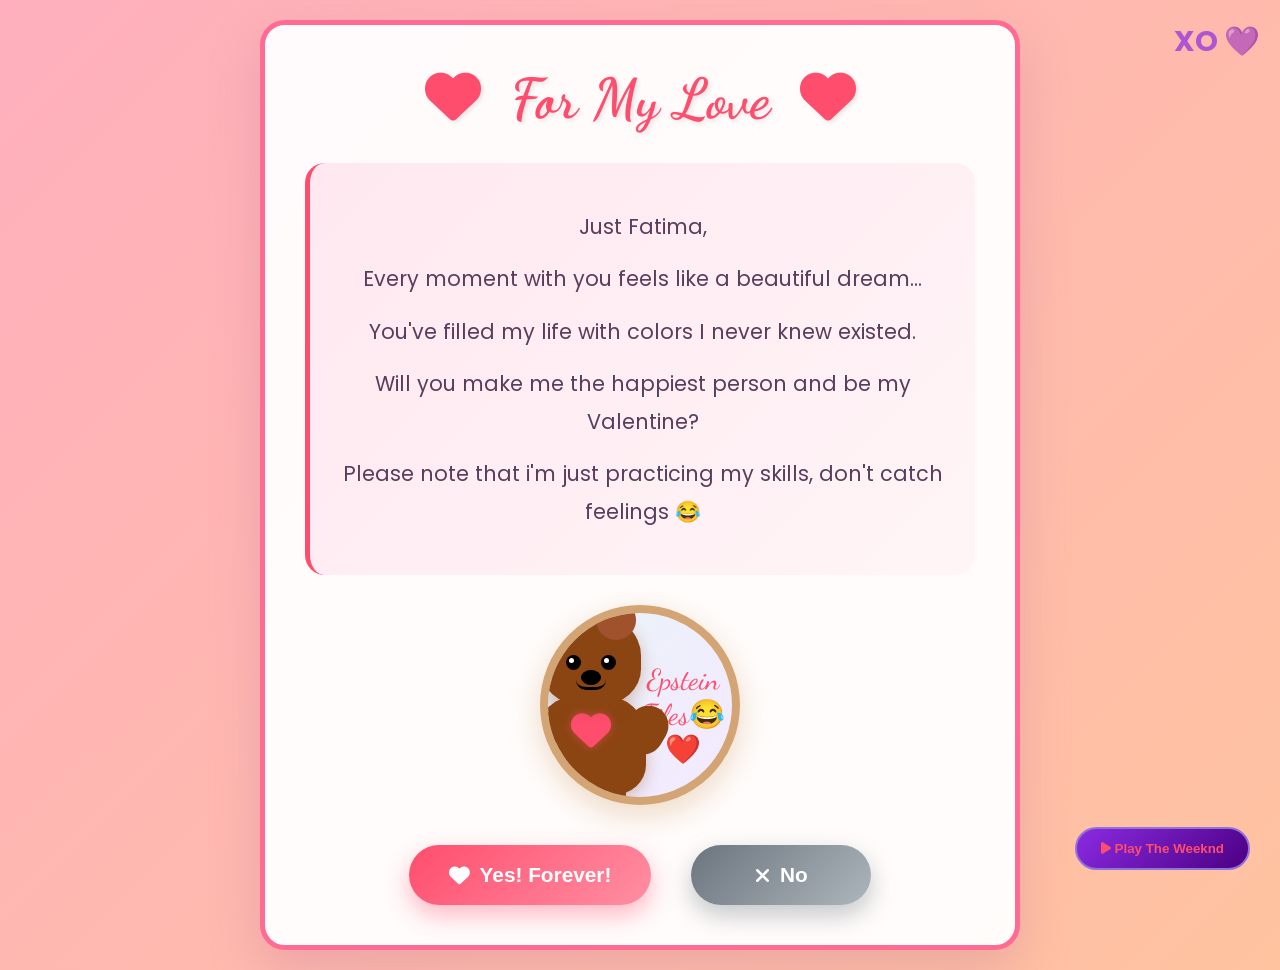
==== index.html @ 84a92e34 "CM001 VAL" ====
<!DOCTYPE html>
<html lang="en">
<head>
    <meta charset="UTF-8">
    <meta name="viewport" content="width=device-width, initial-scale=1.0">
    <title>FATIMA WILL YOU BE MY VALENTINE </title>
     <link rel="stylesheet" href="style.css">
    <link rel="stylesheet" href="https://cdnjs.cloudflare.com/ajax/libs/font-awesome/6.4.0/css/all.min.css">
    <link href="https://fonts.googleapis.com/css2?family=Dancing+Script:wght@700&family=Poppins:wght@300;400;600&display=swap" rel="stylesheet">
</head>
<body> 
    <div class="container">
        <!-- Hearts background -->
        <div class="hearts-container"></div>
        
        <!-- Main content -->
        <div class="content">
            <h1 class="title">
                <i class="fas fa-heart heart-icon"></i>
                For My Love
                <i class="fas fa-heart heart-icon"></i>
            </h1>
            
            <div class="message-box">
                <p class="message">Just Fatima,</p>
                 <p class="message">Every moment with you feels like a beautiful dream...</p>
                <p class="message">You've filled my life with colors I never knew existed.</p>
                <p class="message">Will you make me the happiest person and be my Valentine?</p>
                <p class="message">Please note that i'm just practicing my skills, don't catch feelings 😂</p>
            </div>
            
<!-- Replace the photo-frame div with this -->
<div class="photo-frame">
    <div class="teddy-container">
        <!-- Teddy Bear Head -->
        <div class="teddy-head">
            <div class="ear ear-left"></div>
            <div class="ear ear-right"></div>
            <div class="face">
                <div class="eye eye-left"></div>
                <div class="eye eye-right"></div>
                <div class="nose"></div>
                <div class="mouth"></div>
            </div>
        </div>
        
        <!-- Teddy Bear Body with Heart -->
        <div class="teddy-body">
            <div class="arm arm-left"></div>
            <div class="arm arm-right"></div>
            <div class="heart">
                <i class="fas fa-heart heart-beat"></i>
            </div>
            <div class="leg leg-left"></div>
            <div class="leg leg-right"></div>
        </div>
    </div>
    <p class="teddy-message">Epstein Files😂 ❤️</p>
</div>
            
            <div class="buttons">
                <button id="yesBtn" class="btn yes-btn">
                    <i class="fas fa-heart"></i> Yes! Forever!
                      </button>
                <button id="noBtn" class="btn no-btn">
                    <i class="fas fa-times"></i> No
                </button>
            </div>
            
            <!-- Will appear when she says yes -->
            <div id="celebration" class="celebration hidden">
                <h2 class="celebrate-text">
                    <i class="fas fa-heart"></i> 
                    You've made sadiq the happiest man alive! 
                    <i class="fas fa-heart"></i>
                      </h2>
                <div class="fireworks"></div>
                <p class="promise">There you go baby girl ❤️</p>
                <button id="loveLetterBtn" class="btn love-letter-btn">
                    <i class="fas fa-envelope"></i> Open Love Letter
                </button>
            </div>
            <!-- Love Letter Modal -->
            <div id="loveLetterModal" class="modal hidden">
                <div class="modal-content">
                    <span class="close">&times;</span>
                    <h2><i class="fas fa-heart"></i> To My Valentine <i class="fas fa-heart"></i></h2>
                    <div class="letter-content">
                        <p>Just Fatima,</p>
                        <p>From the moment we met, you've brought so much joy into my life. 
                           Your smile brightens my darkest days, and your laugh is my favorite sound.</p>
                        <p>This Valentine's Day, I want to promise you:</p>
                        <ul>
                             <li>To always cherish you</li>
                            <li>To be your support in tough times</li>
                            <li>To celebrate every joy with you</li>
                            <li>To love you more each day (this is a demo oo 😂)</li>
                        </ul>
                        <p>Forever yours, 🧢)</p>
                        <p class="signature">Sadiq ❤️</p>
                    </div>
                </div>
            </div>
        </div>
        
        <!-- Music player -->
          <div class="music-player">
            <button id="musicBtn" class="music-btn">
                <i class="fas fa-music"></i> Play Music
            </button>
           <audio id="backgroundMusic" loop>
   <source src="song.mp3" type="audio/mpeg">
</audio>
        </div>
    </div>

    <script src="script.js"></script>
</body>
</html>
---- style.css ----
/* Reset and base styles */
* {
    margin: 0;
    padding: 0;
    box-sizing: border-box;
}

body {
    font-family: 'Poppins', sans-serif;
    background: linear-gradient(135deg, #ffafbd, #ffc3a0);
    min-height: 100vh;
    display: flex;
    justify-content: center;
    align-items: center;
    overflow-x: hidden;
    color: #5a3d5c;
}

.container {
    max-width: 800px;
    width: 90%;
    position: relative;
    padding: 20px;
}

/* Hearts background animation */
.hearts-container {
    position: fixed;
    top: 0;
    left: 0;
    width: 100%;
    height: 100%;
    pointer-events: none;
    z-index: 1;
}

/* Main content styling */
.content {
    background: rgba(255, 255, 255, 0.95);
    border-radius: 25px;
    padding: 40px;
    box-shadow: 0 20px 50px rgba(188, 112, 152, 0.3);
    position: relative;
    z-index: 2;
    text-align: center;
    border: 5px solid #ff6b93;
}

.title {
    font-family: 'Dancing Script', cursive;
    font-size: 3.5rem;
    color: #ff4d6d;
    margin-bottom: 30px;
    text-shadow: 2px 2px 4px rgba(0, 0, 0, 0.1);
}

.heart-icon {
    color: #ff4d6d;
    margin: 0 15px;
    animation: heartbeat 1.5s ease-in-out infinite;
}

@keyframes heartbeat {
    0%, 100% { transform: scale(1); }
    50% { transform: scale(1.1); }
}

.message-box {
    background: linear-gradient(135deg, #ffe8f0, #fff5f7);
    border-radius: 20px;
    padding: 30px;
    margin: 30px 0;
    border-left: 5px solid #ff4d6d;
}

.message {
    font-size: 1.3rem;
    line-height: 1.8;
    margin: 15px 0;
    color: #5a3d5c;
}

.photo-frame {
    width: 200px;
    height: 200px;
    margin: 30px auto;
    border: 8px solid #ff6b93;
    border-radius: 50%;
    background: linear-gradient(135deg, #fff0f3, #ffe8f0);
    display: flex;
    justify-content: center;
    align-items: center;
    overflow: hidden;
    box-shadow: 0 10px 30px rgba(255, 107, 147, 0.3);
}

.photo-placeholder {
    text-align: center;
    color: #ff4d6d;
}

.photo-icon {
    font-size: 60px;
    margin-bottom: 15px;
    animation: float 3s ease-in-out infinite;
}

@keyframes float {
    0%, 100% { transform: translateY(0); }
    50% { transform: translateY(-10px); }
}

/* Buttons styling */
.buttons {
    display: flex;
    justify-content: center;
    gap: 40px;
    margin-top: 40px;
    flex-wrap: wrap;
}

.btn {
    padding: 18px 40px;
    font-size: 1.3rem;
    border: none;
    border-radius: 50px;
    cursor: pointer;
    transition: all 0.3s ease;
    font-weight: 600;
    display: flex;
    align-items: center;
    justify-content: center;
    gap: 10px;
    min-width: 180px;
}

.yes-btn {
    background: linear-gradient(135deg, #ff4d6d, #ff8fa3);
    color: white;
    box-shadow: 0 10px 25px rgba(255, 77, 109, 0.4);
}

.yes-btn:hover {
    transform: scale(1.1);
    box-shadow: 0 15px 30px rgba(255, 77, 109, 0.6);
}

.no-btn {
    background: linear-gradient(135deg, #6c757d, #adb5bd);
    color: white;
    box-shadow: 0 10px 25px rgba(108, 117, 125, 0.4);
    position: relative;
}

/* Celebration section */
.celebration {
    margin-top: 40px;
    padding: 30px;
    background: linear-gradient(135deg, #fff0f3, #ffe8f0);
    border-radius: 20px;
    animation: fadeIn 1s ease;
}

@keyframes fadeIn {
    from { opacity: 0; transform: translateY(20px); }
    to { opacity: 1; transform: translateY(0); }
}

.celebrate-text {
    color: #ff4d6d;
    font-size: 2.2rem;
    margin-bottom: 20px;
    font-family: 'Dancing Script', cursive;
}

.promise {
    font-size: 1.3rem;
    color: #5a3d5c;
    margin: 20px 0;
}

.love-letter-btn {
    background: linear-gradient(135deg, #ff8fa3, #ffccd5);
    color: white;
    margin-top: 20px;
}

/* Modal styling */
.modal {
    position: fixed;
    top: 0;
    left: 0;
    width: 100%;
    height: 100%;
    background: rgba(0, 0, 0, 0.8);
    display: flex;
    justify-content: center;
    align-items: center;
    z-index: 1000;
}

.modal-content {
    background: white;
    padding: 40px;
    border-radius: 20px;
    max-width: 600px;
    width: 90%;
    max-height: 80vh;
    overflow-y: auto;
    position: relative;
    border: 5px solid #ff6b93;
}

.close {
    position: absolute;
    right: 20px;
    top: 15px;
    font-size: 28px;
    cursor: pointer;
    color: #ff4d6d;
}

.letter-content {
    text-align: left;
    line-height: 1.8;
    margin-top: 20px;
}

.letter-content p {
    margin: 15px 0;
    font-size: 1.2rem;
}

.letter-content ul {
    margin: 20px;
    padding-left: 20px;
}

.letter-content li {
    margin: 10px 0;
    font-size: 1.1rem;
}

.signature {
    font-family: 'Dancing Script', cursive;
    font-size: 2rem !important;
    text-align: right;
    margin-top: 30px !important;
    color: #ff4d6d;
}

/* Music player */
.music-player {
    position: fixed;
    bottom: 30px;
    right: 30px;
    z-index: 3;
}

.music-btn {
    background: rgba(255, 255, 255, 0.9);
    border: 3px solid #ff4d6d;
    color: #ff4d6d;
    padding: 12px 24px;
    border-radius: 50px;
    cursor: pointer;
    font-weight: 600;
    transition: all 0.3s ease;
}

.music-btn:hover {
    background: #ff4d6d;
    color: white;
}

/* Utility classes */
.hidden {
    display: none !important;
}

/* Fireworks animation */
.fireworks {
    width: 100%;
    height: 100px;
    margin: 20px 0;
    position: relative;
}

.fireworks::before,
.fireworks::after {
    content: "✨";
    position: absolute;
    font-size: 30px;
    animation: sparkle 1.5s infinite;
}

.fireworks::before {
    left: 20%;
    animation-delay: 0.3s;
}

.fireworks::after {
    right: 20%;
    animation-delay: 0.7s;
}

@keyframes sparkle {
    0%, 100% { opacity: 0; transform: scale(0.5); }
    50% { opacity: 1; transform: scale(1); }
}

/* Responsive design */
@media (max-width: 768px) {
    .title {
        font-size: 2.5rem;
    }
    
    .content {
        padding: 25px;
    }
    
    .buttons {
        gap: 20px;
    }
    
    .btn {
        padding: 15px 30px;
        font-size: 1.1rem;
        min-width: 150px;
    }
    
    .photo-frame {
        width: 150px;
        height: 150px;
    }
}
/* Teddy Bear CSS Styles - Add these to your existing CSS */

.teddy-container {
    position: relative;
    width: 180px;
    height: 200px;
    margin: 0 auto;
}

/* Teddy Head */
.teddy-head {
    position: absolute;
    top: 10px;
    left: 50%;
    transform: translateX(-50%);
    width: 100px;
    height: 90px;
    background: #8B4513; /* Brown color for teddy */
    border-radius: 45% 45% 40% 40%;
    z-index: 3;
    box-shadow: 0 5px 15px rgba(139, 69, 19, 0.3);
}

/* Teddy Ears */
.ear {
    position: absolute;
    width: 40px;
    height: 40px;
    background: #A0522D; /* Darker brown */
    border-radius: 50%;
    top: -15px;
}

.ear-left {
    left: 5px;
    transform: rotate(-15deg);
}

.ear-right {
    right: 5px;
    transform: rotate(15deg);
}

/* Teddy Face */
.face {
    position: absolute;
    top: 25px;
    left: 50%;
    transform: translateX(-50%);
    width: 80px;
    height: 60px;
}

/* Teddy Eyes */
.eye {
    position: absolute;
    width: 15px;
    height: 15px;
    background: #000;
    border-radius: 50%;
    top: 15px;
}

.eye-left {
    left: 15px;
}

.eye-right {
    right: 15px;
}

.eye::before {
    content: '';
    position: absolute;
    width: 5px;
    height: 5px;
    background: white;
    border-radius: 50%;
    top: 3px;
    left: 3px;
}

/* Teddy Nose */
.nose {
    position: absolute;
    top: 30px;
    left: 50%;
    transform: translateX(-50%);
    width: 20px;
    height: 15px;
    background: #000;
    border-radius: 50%;
}

/* Teddy Mouth */
.mouth {
    position: absolute;
    top: 40px;
    left: 50%;
    transform: translateX(-50%);
    width: 30px;
    height: 10px;
    border-bottom: 3px solid #000;
    border-radius: 0 0 20px 20px;
}

/* Teddy Body */
.teddy-body {
    position: absolute;
    top: 90px;
    left: 50%;
    transform: translateX(-50%);
    width: 110px;
    height: 100px;
    background: #8B4513;
    border-radius: 40% 40% 30% 30%;
    z-index: 2;
    box-shadow: 0 5px 15px rgba(139, 69, 19, 0.3);
}

/* Teddy Arms */
.arm {
    position: absolute;
    width: 40px;
    height: 50px;
    background: #8B4513;
    border-radius: 20px;
    top: 10px;
}

.arm-left {
    left: -20px;
    transform: rotate(-30deg);
    animation: waveLeft 2s infinite alternate;
}

.arm-right {
    right: -20px;
    transform: rotate(30deg);
    animation: waveRight 2s infinite alternate;
}

@keyframes waveLeft {
    0%, 100% { transform: rotate(-30deg); }
    50% { transform: rotate(-45deg); }
}

@keyframes waveRight {
    0%, 100% { transform: rotate(30deg); }
    50% { transform: rotate(45deg); }
}

/* Teddy Legs */
.leg {
    position: absolute;
    width: 30px;
    height: 40px;
    background: #8B4513;
    border-radius: 15px;
    bottom: -20px;
}

.leg-left {
    left: 20px;
}

.leg-right {
    right: 20px;
}

/* Heart that Teddy is holding */
.heart {
    position: absolute;
    top: 15px;
    left: 50%;
    transform: translateX(-50%);
    z-index: 4;
}

.heart-beat {
    color: #ff4d6d;
    font-size: 40px;
    animation: heartbeat 1s infinite;
    text-shadow: 0 0 10px rgba(255, 77, 109, 0.5);
}

@keyframes heartbeat {
    0%, 100% { transform: scale(1); }
    50% { transform: scale(1.2); }
}

/* Teddy message text */
.teddy-message {
    margin-top: 20px;
    font-family: 'Dancing Script', cursive;
    font-size: 1.8rem;
    color: #ff4d6d;
    animation: float 3s ease-in-out infinite;
}

/* Make photo frame look more like a bear habitat */
.photo-frame {
    background: linear-gradient(135deg, #e8f4f8, #f5e8ff);
    border: 8px solid #d4a574;
    box-shadow: 0 10px 30px rgba(212, 165, 116, 0.4);
}

/* Remove the old photo placeholder styles if they exist */
.photo-placeholder {
    display: none;
}
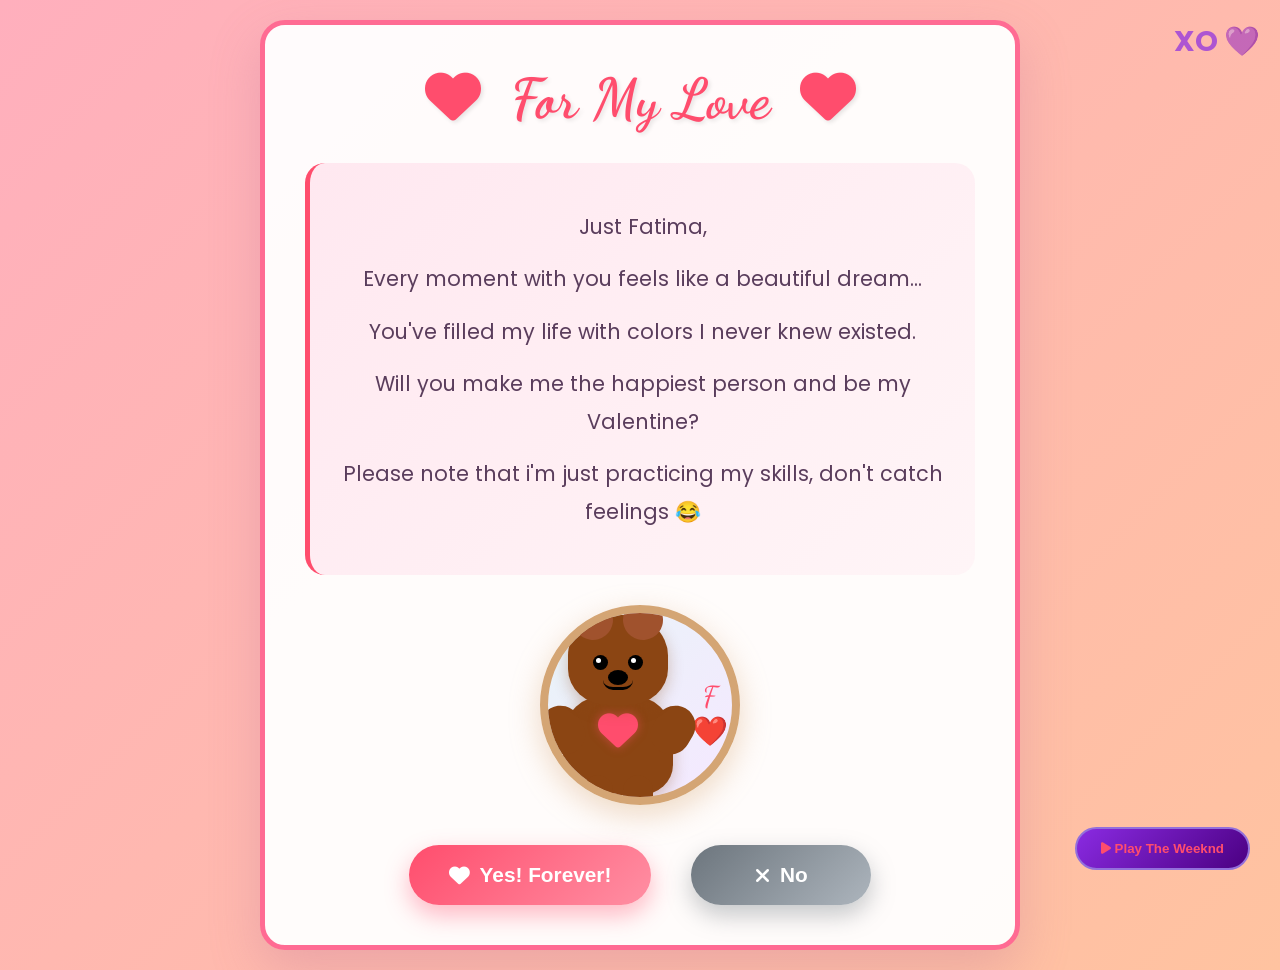
==== commit 170e18f5: "cm005 Epstein changes" ====
--- a/index.html
+++ b/index.html
@@ -55,7 +55,7 @@
             <div class="leg leg-right"></div>
         </div>
     </div>
-    <p class="teddy-message">Epstein Files😂 ❤️</p>
+    <p class="teddy-message">F ❤️</p>
 </div>
             
             <div class="buttons">
